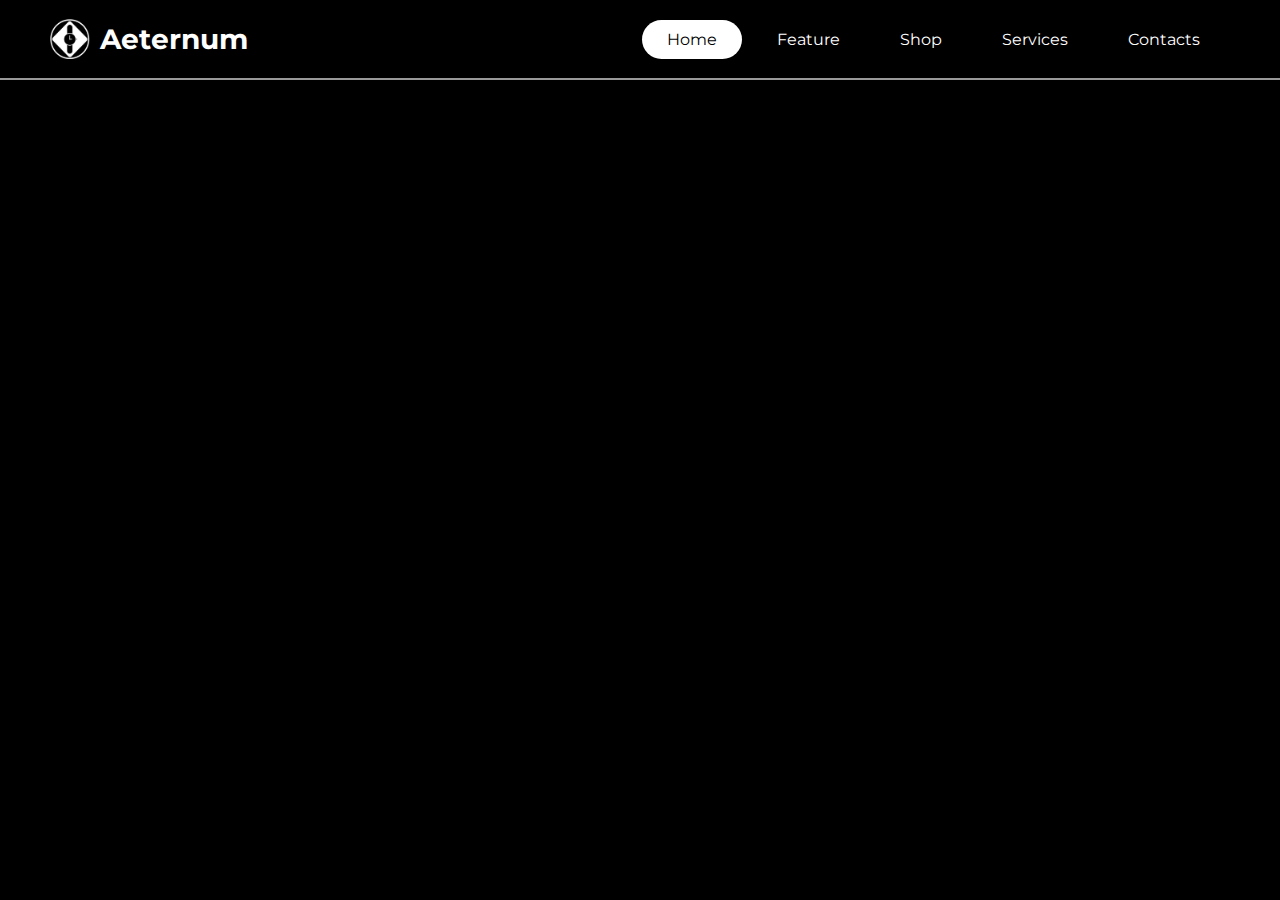
==== index.html @ 4b60d4f4 "Add files via upload" ====
<!DOCTYPE html>
<html lang="en">

<head>
  <meta charset="UTF-8">
  <meta name="viewport" content="width=device-width, initial-scale=1.0">
  <title>Aeternum</title>
  <link rel="stylesheet" href="style.css" type="text/css">
  <link rel="stylesheet" href="https://cdnjs.cloudflare.com/ajax/libs/font-awesome/6.7.1/css/all.min.css"
    integrity="sha512-5Hs3dF2AEPkpNAR7UiOHba+lRSJNeM2ECkwxUIxC1Q/FLycGTbNapWXB4tP889k5T5Ju8fs4b1P5z/iB4nMfSQ=="
    crossorigin="anonymous" referrerpolicy="no-referrer" />
  <link href="/IMG/favicon.ico" rel="icon" type="image/x-icon">
</head>

<body>

  <!--==================== HEADER ====================-->

  <header class="header" id="header">
    <div class="logo">
      <img src="IMG/Logo.png" alt="logo" class="img">
      <span>Aeternum</span>
    </div>
    <div class="watch">
      <div class="line"></div>
      <div class="line"></div>
      <div class="line"></div>
    </div>
    <nav class="nav-bar">
      <ul>
        <li>
          <a href="#home" class="nav_link active">Home</a>
        </li>

        <li>
          <a href="" class="nav_link">Feature</a>
        </li>

        <li>
          <a href="" class="nav_link">Shop</a>
        </li>

        <li>
          <a href="" class="nav_link">Services</a>
        </li>

        <li>
          <a href="" class="nav_link">Contacts</a>
        </li>
      </ul>
    </nav>
  </header>

  <!--==================== MAIN ====================-->

  <main class="main">

    <!--==================== HOME ====================-->

    <section class="home section" id="home">

    </section>

    <!--==================== FEATURE ====================-->

    <section class="feature section" id="feature">

    </section>

    <!--==================== SHOP ====================-->

    <section class="shop section" id="shop">

    </section>

    <!--==================== SERVICE ====================-->

    <section class="service section" id="service">

    </section>

    <!--==================== CONTACT ====================-->

    <section class="contact section" id="contact">

    </section>
  </main>

  <!--==================== FOOTER ====================-->

  <footer class="footer">

  </footer>

</body>

</html>
---- style.css ----
@import url('https://fonts.googleapis.com/css2?family=Montserrat:ital,wght@0,100..900;1,100..900&display=swap');

/*=============== VARIABLES CSS ===============*/

:root {
  --header-height: 3.5rem;

  /*========== Colors ==========*/
  /*Color mode HSL(hue, saturation, lightness)*/
  --title-color: hsl(0, 0%, 100%);
  --text-color: hsl(0, 0%, 60%);
  --body-color: hsl(0, 0%, 0%);

  /*========== Font and typography ==========*/

  /*.5rem = 8px | 1rem = 16px ...*/
  --body-font: "Montserrat", sans-serif;
  --h1-font-size: 1.5rem;
  --h3-font-size: 1rem;
  --normal-font-size: .938rem;
  --small-font-size: .813rem;

  /*========== Font weight ==========*/
  --font-regular: 400;
  --font-semi-bold: 600;
  --font-bold: 700;

  /*========== z index ==========*/
  --z-tooltip: 10;
  --z-fixed: 100;
}

/*========== Responsive typography ==========*/

@media screen and (min-width: 1152px) {
  :root {
    --h1-font-size: 2.25rem;
    --h3-font-size: 1.25rem;
    --normal-font-size: 1rem;
    --small-font-size: .875rem;
  }
}

/*========== Responsive typography ==========*/

@media screen and (min-width: 1150px) {
  :root {
    --biggest-font-size: 4.5rem;
    --h1-font-size: 2.25rem;
    --h2-font-size: 1.5rem;
    --h3-font-size: 1.25rem;
    --normal-font-size: 1rem;
    --small-font-size: .875rem;
  }
}

/*=============== BASE ===============*/

* {
  box-sizing: border-box;
  padding: 0;
  margin: 0;
}

html {
  scroll-behavior: smooth;
}

body {
  font-family: var(--body-font);
  font-size: var(--normal-font-size);
  background-color: var(--body-color);
  color: var(--text-color);
  overflow: hidden;
}

h1, h2, h3, h4 {
  color: var(--title-color);
  font-family: var(--second-font);
  font-weight: var(--font-regular);
}

ul {
  list-style: none;
}

a {
  text-decoration: none;
}

img {
  display: block;
  max-width: 100%;
  height: auto;
}

/*=============== REUSABLE CSS CLASSES ===============*/

.container {
  max-width: 1120px;
  margin-inline: 1.5rem;
}

.grid {
  display: grid;
  gap: 1.5rem;
}

.section {
  padding-block: 5rem 1rem;
}

.section__title {
  text-align: center;
  font-size: var(--h1-font-size);
  margin-bottom: 2rem;
}

.main {
  overflow: hidden;
}

/*=============== HEADER & NAV ===============*/

header{
  width: 100%;
  height: 80px;
  background-color: black;
  display: flex;
  align-items: center;
  justify-content: space-between;
  padding: 0px 100px;
  border-bottom: solid 2px hsl(0, 0%, 60%);
}

.logo {
  font-size: 28px;
  font-weight: var(--font-bold);
  color: hsl(0, 0%, 100%);
  display: flex; 
  align-items: center; 
  justify-content: center;
  gap: 10px; 
}

.logo img {
  width: 40px; 
  height: auto; 
}

.watch{
  display: none;
}

.nav-bar ul{
  display: flex;
}

.nav-bar ul li a{
  display: block;
  color: hsl(0, 0%, 100%);
  font-size: 16px;
  padding: 10px 25px;
  transition: 0.5s;
  border-radius: 50px;
  margin: 0 5px;
  transition: 0.8s;
}

.nav-bar ul li a:hover{
  color: black;
  background: hsl(0, 0%, 100%);
}

.nav-bar ul li a.active{
  color: black;
  background: hsl(0, 0%, 100%);
}


/*=============== HOME ===============*/



/*=============== BREAKPOINTS ===============*/


/* For small devices */


/* For medium devices */


/* For large devices */

@media screen and (max-width: 1320px){
  header{
    padding: 0 50px;
  }
}


/* For taller devices */
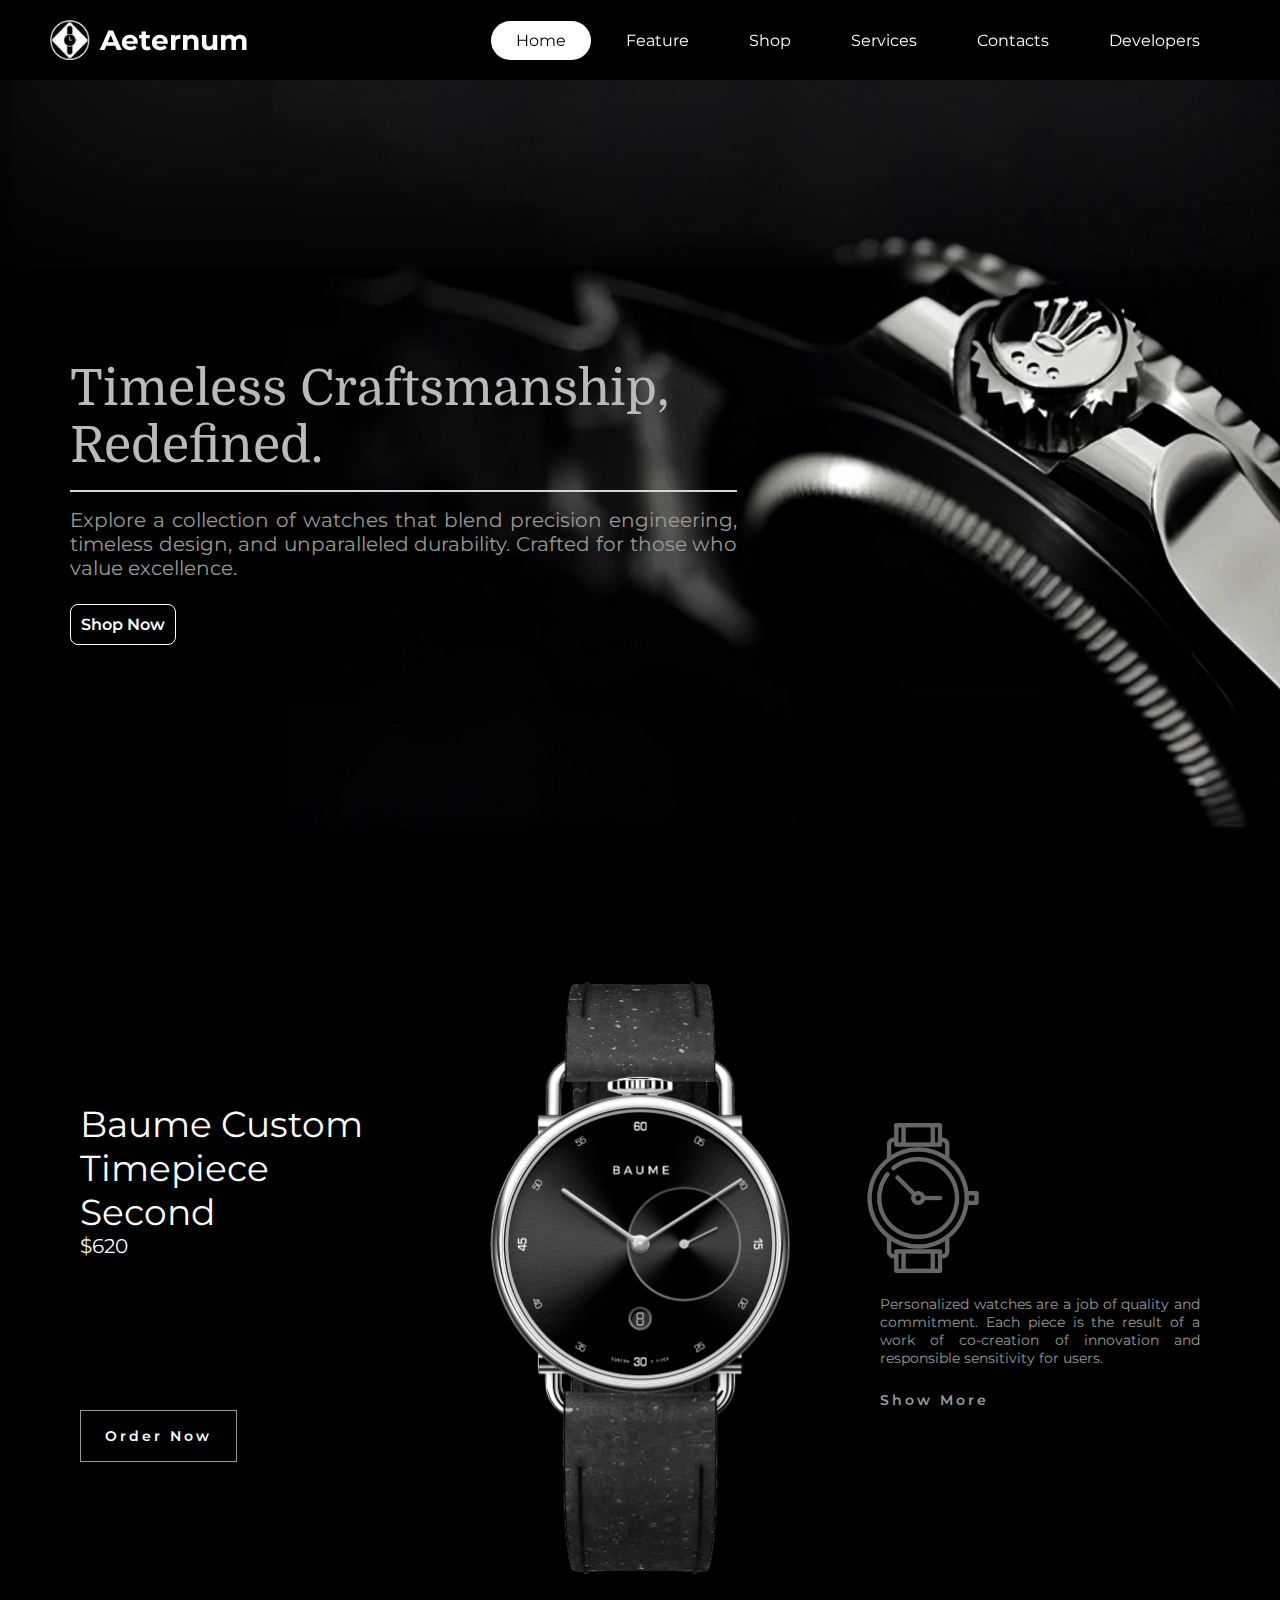
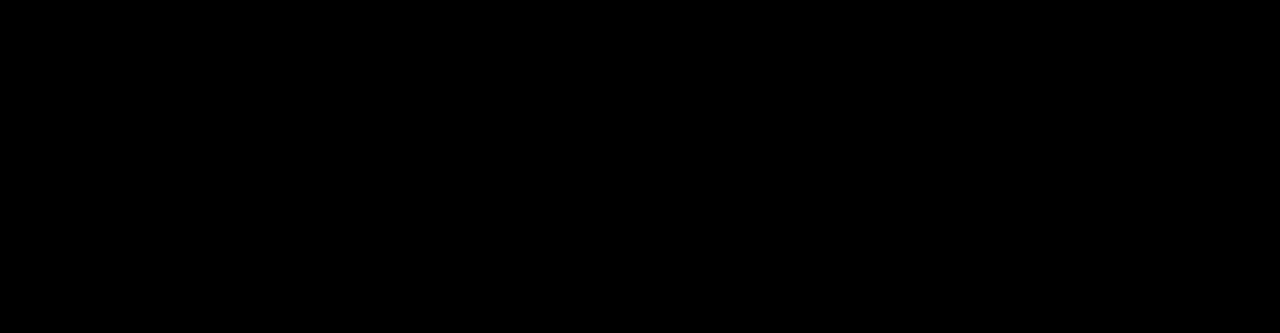
==== commit 52f8b338: "..." ====
--- a/index.html
+++ b/index.html
@@ -21,34 +21,40 @@
       <img src="IMG/Logo.png" alt="logo" class="img">
       <span>Aeternum</span>
     </div>
-    <div class="watch">
-      <div class="line"></div>
-      <div class="line"></div>
-      <div class="line"></div>
+    <div class="dropdown">
+      <div class="watch">
+        <div class="line"></div>
+        <div class="line"></div>
+        <div class="line"></div>
+      </div>
+      <nav class="nav-bar content">
+        <ul>
+          <li>
+            <a href="#home" class="nav_link active">Home</a>
+          </li>
+
+          <li>
+            <a href="#feature" class="nav_link">Feature</a>
+          </li>
+
+          <li>
+            <a href="#shop" class="nav_link">Shop</a>
+          </li>
+
+          <li>
+            <a href="#service" class="nav_link">Services</a>
+          </li>
+
+          <li>
+            <a href="#contact" class="nav_link">Contacts</a>
+          </li>
+
+          <li>
+            <a href="Developers.html" class="nav_link">Developers</a>
+          </li>
+        </ul>
+      </nav>
     </div>
-    <nav class="nav-bar">
-      <ul>
-        <li>
-          <a href="#home" class="nav_link active">Home</a>
-        </li>
-
-        <li>
-          <a href="" class="nav_link">Feature</a>
-        </li>
-
-        <li>
-          <a href="" class="nav_link">Shop</a>
-        </li>
-
-        <li>
-          <a href="" class="nav_link">Services</a>
-        </li>
-
-        <li>
-          <a href="" class="nav_link">Contacts</a>
-        </li>
-      </ul>
-    </nav>
   </header>
 
   <!--==================== MAIN ====================-->
@@ -58,13 +64,66 @@
     <!--==================== HOME ====================-->
 
     <section class="home section" id="home">
-
+      <div class="hero_container">
+        <div class="left">
+          <h1>Timeless Craftsmanship, Redefined.</h1>
+          <div class="line"></div>
+          <p>
+            Explore a collection of watches that blend precision engineering, timeless design, and unparalleled durability. Crafted for those who value excellence.
+          </p>
+          <a href="#shop" class="home-button">
+            Shop Now
+          </a>
+        </div>
+      </div>
     </section>
 
     <!--==================== FEATURE ====================-->
 
-    <section class="feature section" id="feature">
+    <section class="feature" id="feature">
+      <div class="feature_container container">
+        <div class="feature_data">
+          <div class="feature_content">
+            <div class="feature_stars">
+              <i class="fa-solid fa-star"></i>
+              <i class="fa-solid fa-star"></i>
+              <i class="fa-solid fa-star"></i>
+              <i class="fa-solid fa-star"></i>
+              <i class="fa-regular fa-star-half-stroke"></i>
+            </div>
 
+            <h1 class="feature_title">
+              Baume Custom <br>
+              Timepiece <br>
+              Second
+            </h1>
+
+            <h3 class="feature_price">$620</h3>
+          </div>
+
+          <a href="#contact" class="feature_button">Order Now</a>
+        </div>
+
+        <div class="feature_img">
+          <div class="feature_slider">
+            <article class="feature">
+              <img src="IMG/watches-1.png" alt="watch-1" class="featured-watch">
+            </article>
+          </div>
+        </div>
+
+        <div class="feature_info">
+          <img src="IMG/watches-border.png" alt="watch-border" class="feature_info-img">
+
+          <div class="feature_info-content">
+            <p class="fearure_info-description">
+              Personalized watches are a job of quality and commitment. Each piece is the result of a work of co-creation of innovation and responsible sensitivity for users.
+            </p>
+
+            <a href="#shop" class="feature_button-link">Show More</a>
+          </div>
+        </div>
+      </div>
     </section>
 
     <!--==================== SHOP ====================-->
--- a/style.css
+++ b/style.css
@@ -1,4 +1,6 @@
 @import url('https://fonts.googleapis.com/css2?family=Montserrat:ital,wght@0,100..900;1,100..900&display=swap');
+
+@import url('https://fonts.googleapis.com/css2?family=Domine:wght@400..700&family=Montserrat:ital,wght@0,100..900;1,100..900&display=swap');
 
 /*=============== VARIABLES CSS ===============*/
 
@@ -14,6 +16,7 @@
   /*========== Font and typography ==========*/
 
   /*.5rem = 8px | 1rem = 16px ...*/
+  --head-font: "Domine", sans-serif;
   --body-font: "Montserrat", sans-serif;
   --h1-font-size: 1.5rem;
   --h3-font-size: 1rem;
@@ -71,10 +74,12 @@
   font-size: var(--normal-font-size);
   background-color: var(--body-color);
   color: var(--text-color);
-  overflow: hidden;
-}
-
-h1, h2, h3, h4 {
+}
+
+h1,
+h2,
+h3,
+h4 {
   color: var(--title-color);
   font-family: var(--second-font);
   font-weight: var(--font-regular);
@@ -122,7 +127,7 @@
 
 /*=============== HEADER & NAV ===============*/
 
-header{
+header {
   width: 100%;
   height: 80px;
   background-color: black;
@@ -130,60 +135,269 @@
   align-items: center;
   justify-content: space-between;
   padding: 0px 100px;
-  border-bottom: solid 2px hsl(0, 0%, 60%);
+  box-shadow: 0 0 500px hsla(0, 0%, 100%, 0.319);
+  position: sticky;
+  top: 0;
+  z-index: 99;
 }
 
 .logo {
   font-size: 28px;
   font-weight: var(--font-bold);
   color: hsl(0, 0%, 100%);
-  display: flex; 
-  align-items: center; 
+  display: flex;
+  align-items: center;
   justify-content: center;
-  gap: 10px; 
+  gap: 10px;
 }
 
 .logo img {
-  width: 40px; 
-  height: auto; 
-}
-
-.watch{
+  width: 40px;
+  height: auto;
+}
+
+.watch {
   display: none;
 }
 
-.nav-bar ul{
-  display: flex;
-}
-
-.nav-bar ul li a{
+.nav-bar ul {
+  display: flex;
+}
+
+.nav-bar ul li a {
   display: block;
   color: hsl(0, 0%, 100%);
   font-size: 16px;
   padding: 10px 25px;
-  transition: 0.5s;
   border-radius: 50px;
   margin: 0 5px;
   transition: 0.8s;
 }
 
-.nav-bar ul li a:hover{
+.nav-bar ul li a:hover {
   color: black;
   background: hsl(0, 0%, 100%);
 }
 
-.nav-bar ul li a.active{
+.nav-bar ul li a.active {
   color: black;
   background: hsl(0, 0%, 100%);
 }
 
 
-/*=============== HOME ===============*/
-
-
+/*=============== HOME SECTION ===============*/
+
+.home {
+  width: 100%;
+  height: 750px;
+  background-image: url(IMG/bg1.webp);
+  background-position: center;
+  background-repeat: no-repeat;
+  background-size: cover;
+  padding: 0;
+}
+
+.hero_container {
+  max-width: 1170px;
+  width: 100%;
+  height: fit-content;
+  padding: 10rem 0 10rem 0;
+  display: flex;
+  justify-content: space-between;
+  flex-direction: row;
+  align-items: center;
+  margin-left: 5.5%;
+  transform: translateY(120px);
+}
+
+.left {
+  width: 60%;
+}
+
+.right {
+  width: 52%;
+  display: flex;
+  justify-content: center;
+  align-items: center;
+}
+
+.left h1 {
+  font-family: var(--head-font);
+  font-size: 50px;
+  margin-bottom: 1rem;
+  color: hsl(0, 0%, 73%);
+}
+
+.line {
+  background: white;
+  border: 1px solid rgb(214, 214, 214);
+  margin-bottom: 1rem;
+  width: 95%;
+}
+
+.left p {
+  width: 95%;
+  text-align: justify;
+  font-size: 20px;
+  color: hsl(0, 0%, 60%);
+  margin-bottom: 35px;
+}
+
+.home-button {
+  background: none;
+  padding: 10px;
+  color: white;
+  border: 1px solid hsl(0, 0%, 100%);
+  border-radius: .5rem;
+  transition: 0.8s;
+  font-weight: 600;
+}
+
+.home-button:hover {
+  background: hsl(0, 0%, 100%);
+  color: hsl(0, 0%, 0%);
+}
+
+.watch-bg {
+  height: 110%;
+  position: absolute;
+  right: 0;
+}
+
+.watch-img {
+  width: 100%;
+}
+
+/*=============== FEATURE SECTION ===============*/
+
+.feature_container,
+.feature_data,
+.feature_images,
+.feature_info-content {
+  display: grid;
+}
+
+.feature_container {
+  padding-block: 9rem 3rem;
+  row-gap: 3rem;
+}
+
+
+.feature_data {
+  text-align: center;
+  row-gap: 3.5rem;
+}
+
+.feature_content {
+  row-gap: .75rem;
+}
+
+.feature_stars {
+  display: flex;
+  column-gap: .25rem;
+  justify-content: center;
+}
+
+.feature_title {
+  font-size: var(--h1-font-size);
+  color: var(--title-color);
+}
+
+.feature_price {
+  font-size: var(--h3-font-size);
+}
+
+.feature_button {
+  border: 1px solid var(--text-color);
+  padding: 1rem 1.5rem;
+  justify-self: center;
+  color: var(--title-color);
+  font-size: var(--small-font-size);
+  letter-spacing: 3px;
+  font-weight: var(--font-semi-bold);
+  display: inline-flex;
+  align-items: center;
+  column-gap: 1.5rem;
+  transition: 0.5s;
+}
+
+.feature_button:hover {
+  background-color: var(--title-color);
+  color: black;
+}
+
+.feature_img {
+  width: 180px;
+  margin-inline: auto;
+}
+
+.feature_info-content {
+  row-gap: 1.5rem;
+}
+
+.feature_info {
+  display: flex;
+  align-items: center;
+  column-gap: .75rem;
+  margin-top: 2rem;
+}
+
+.feature_info-img {
+  width: 120px;
+}
+
+.fearure_info-description{
+  font-size: var(--small-font-size);
+  text-align: justify;
+}
+
+.feature_button-link {
+  color: var(--text-color);
+  font-size: var(--small-font-size);
+  font-weight: var(--font-semi-bold);
+  letter-spacing: 3px;
+  justify-self: flex-start;
+  transition: color .4s;
+}
+
+.feature_button-link:hover {
+  color: var(--title-color);
+}
+
+/*=============== HERO SECTION ===============*/
+
+/*=============== HERO SECTION ===============*/
 
 /*=============== BREAKPOINTS ===============*/
 
+/*=============== SCROLL BAR ===============*/
+
+::-webkit-scrollbar {
+  width: .6rem;
+  background-color: hsl(0, 0%, 0%);
+}
+
+::-webkit-scrollbar-thumb {
+  width: .6rem;
+  background-color: hsl(0, 0%, 0%);
+}
+
+::-webkit-scrollbar-thumb:hover {
+  width: .6rem;
+  background-color: hsl(0, 0%, 0%);
+}
+
+/*=============== SCROLL UP ===============*/
+
+.scrollup:hover {
+  transform: translateY(-.5rem);
+}
+
+/* Show Scroll Up */
+
+.show-scroll {
+  bottom: 3rem;
+}
 
 /* For small devices */
 
@@ -193,11 +407,177 @@
 
 /* For large devices */
 
-@media screen and (max-width: 1320px){
-  header{
+@media screen and (min-width: 1023px) {
+  .feature_container {
+    height: 100vh;
+    grid-template-columns: repeat(3, 1fr);
+    align-items: center;
+    column-gap: 4rem;
+  }
+
+  .feature_data {
+    text-align: initial;
+  }
+
+  .feature_stars {
+    justify-content: initial;
+  }
+
+  .feature_button {
+    justify-self: flex-start;
+  }
+
+  .feature_info {
+    margin: 0;
+    flex-direction: column;
+    row-gap: 1.25rem;
+    align-items: initial;
+  }
+}
+
+@media screen and (min-width: 1152px) {
+  .container {
+    margin-inline: auto;
+  }
+
+  .feature_container {
+    height: initial;
+    grid-template-columns: repeat(3, 320px);
+    justify-content: space-between;
+    padding-block: 9.5rem 4rem;
+  }
+
+  .feature_data {
+    row-gap: 9.5rem;
+  }
+
+  .feature_stars {
+    column-gap: .75rem;
+  }
+
+  .feature_img {
+    width: 300px;
+  }
+
+  .feature_info-img {
+    width: 150px;
+    margin: -2rem;
+    margin-bottom: 2px;
+  }
+
+  .feature_info-description{
+    font-size: var(--normal-font-size);
+  }
+
+  .home_info-content{
+    row-gap: 7.5rem;
+  }
+}
+
+@media screen and (max-width: 1320px) {
+  header {
     padding: 0 50px;
   }
 }
 
+@media screen and (max-width: 1110px) {
+  header {
+    padding: 0 30px;
+  }
+}
+
+@media screen and (max-width: 900px) {
+
+  .header {
+    z-index: 99;
+    position: sticky;
+    top: 0;
+  }
+
+  .watch {
+    display: block;
+    cursor: pointer;
+  }
+
+  .watch .line {
+    width: 30px;
+    height: 3px;
+    background-color: hsl(0, 0%, 100%);
+    border-radius: 10rem;
+    margin: 6px 0;
+  }
+
+  /* Dropdown menu styles */
+
+  .nav-bar.content {
+    position: absolute;
+    top: 0;
+    left: 0;
+    background-color: hsl(0, 0%, 0%);
+    width: 100%;
+    height: 100%;
+    display: none;
+    z-index: var(--z-tooltip);
+    border: 1px solid hsl(0, 0%, 60%);
+    padding: 1rem;
+    visibility: hidden;
+    opacity: 0;
+    transition: opacity 0.3s ease-in-out, visibility 0.3s ease-in-out;
+  }
+
+  .dropdown:hover .nav-bar.content,
+  .nav-bar.content:hover {
+    display: block;
+    visibility: visible;
+    opacity: 1;
+  }
+
+  /* Style the dropdown items */
+
+  .nav-bar ul {
+    display: flex;
+    align-items: center;
+    gap: 1rem;
+    margin: 0;
+    padding: 0;
+    margin-left: 30px;
+    margin-top: 5px;
+    text-align: center;
+    justify-content: center;
+  }
+
+  .nav-bar ul li a {
+    color: hsl(0, 0%, 100%);
+    text-decoration: none;
+    font-size: 16.5px;
+    padding: 0.5rem 1rem;
+    border-radius: 2rem;
+    transition: 0.3s ease-in-out;
+  }
+
+  .nav-bar ul li a:hover {
+    background: hsl(0, 0%, 100%);
+  }
+
+  .home {
+    width: 120%;
+    background-size: cover;
+    filter: brightness(75%);
+    padding: 10px;
+  }
+
+  .container {
+    margin: 1.5em;
+  }
+
+  .left h1 {
+    font-size: 30px;
+  }
+
+  .left p {
+    font-size: var(--normal-font-size);
+    margin-bottom: 1.2rem;
+  }
+}
 
 /* For taller devices */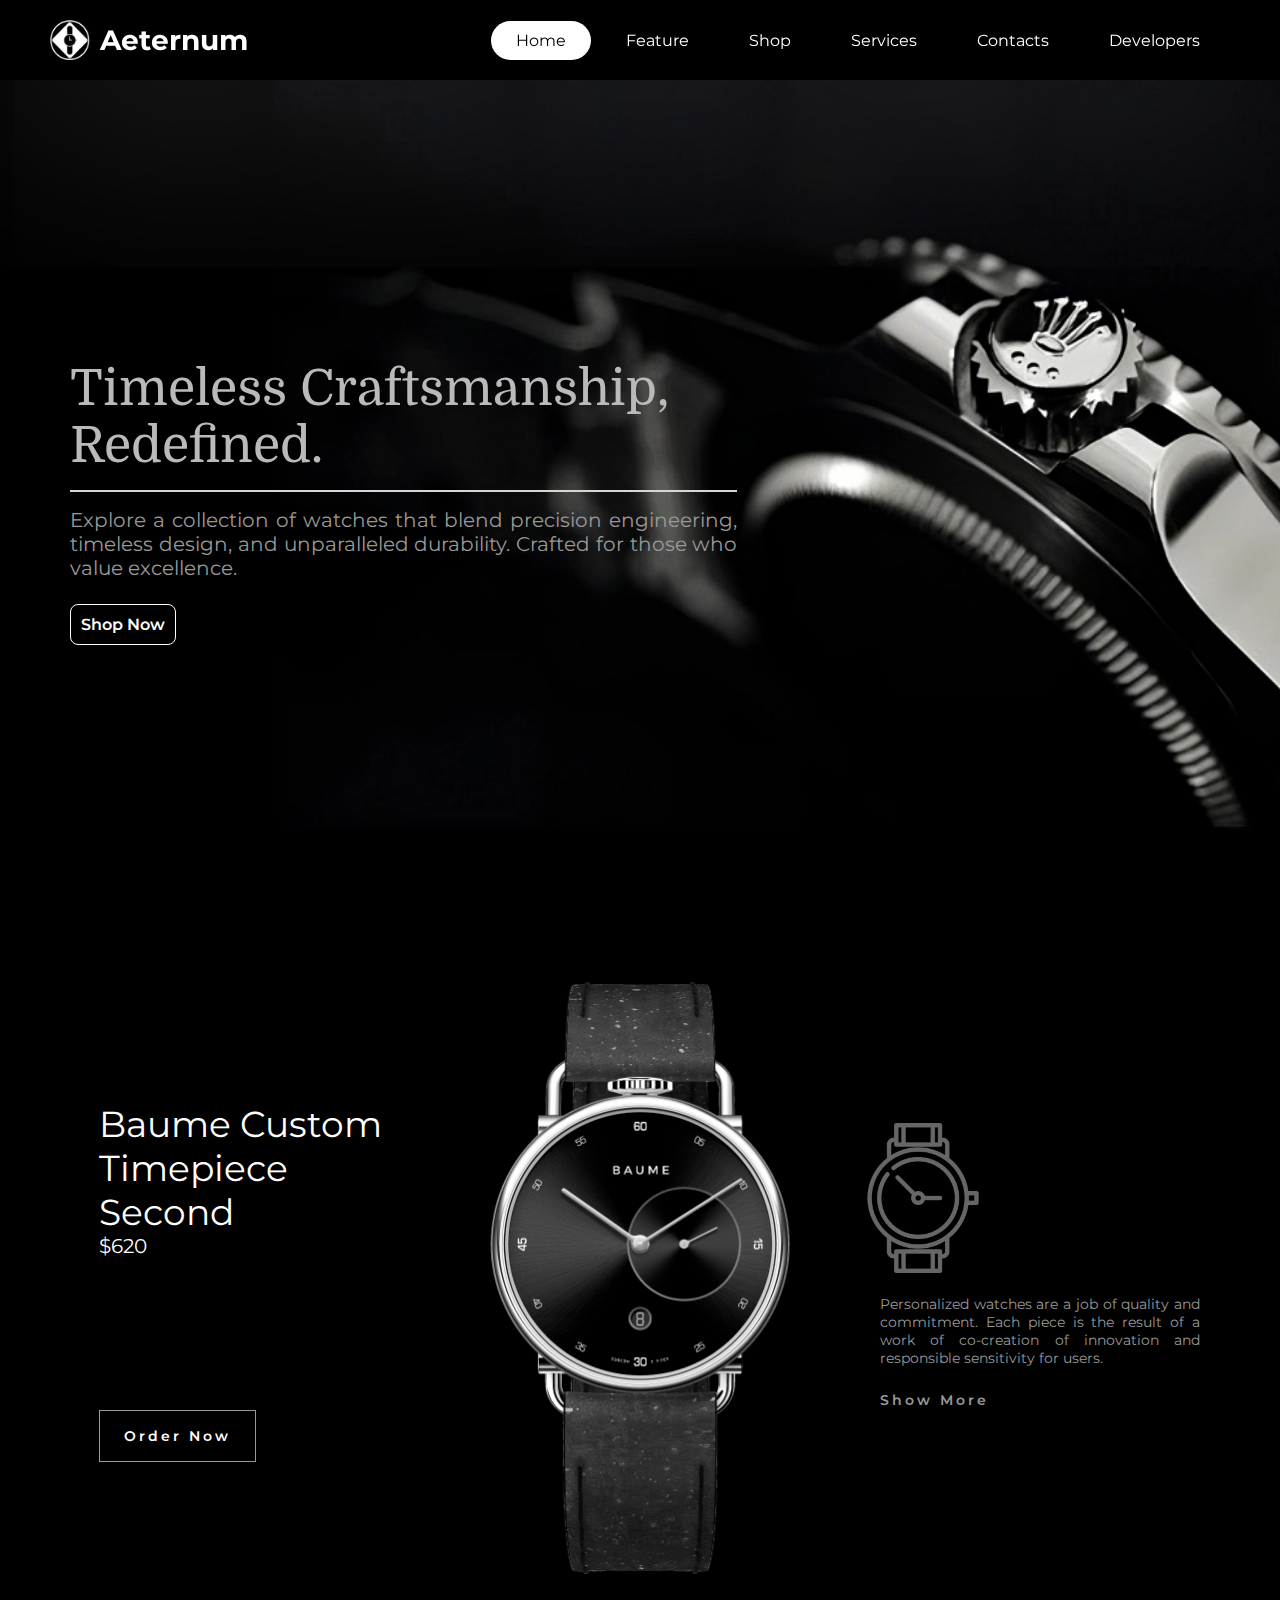
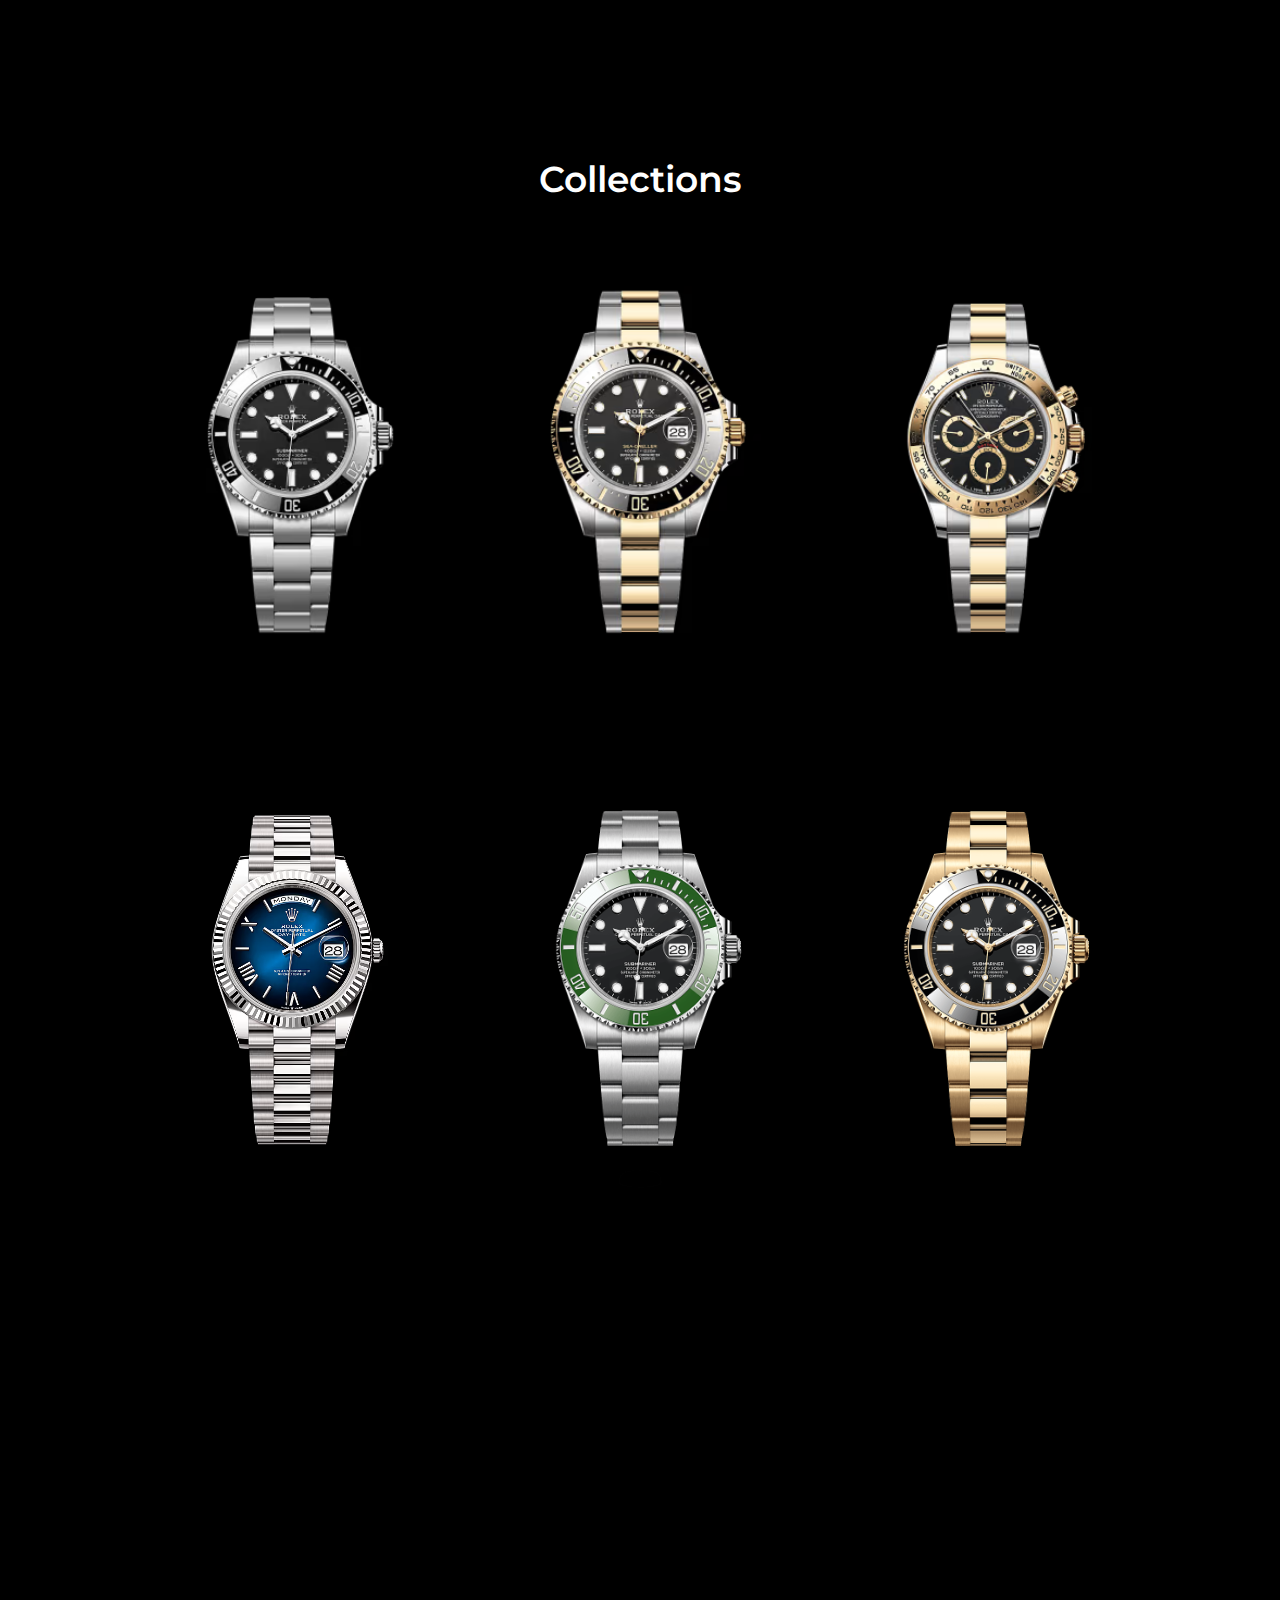
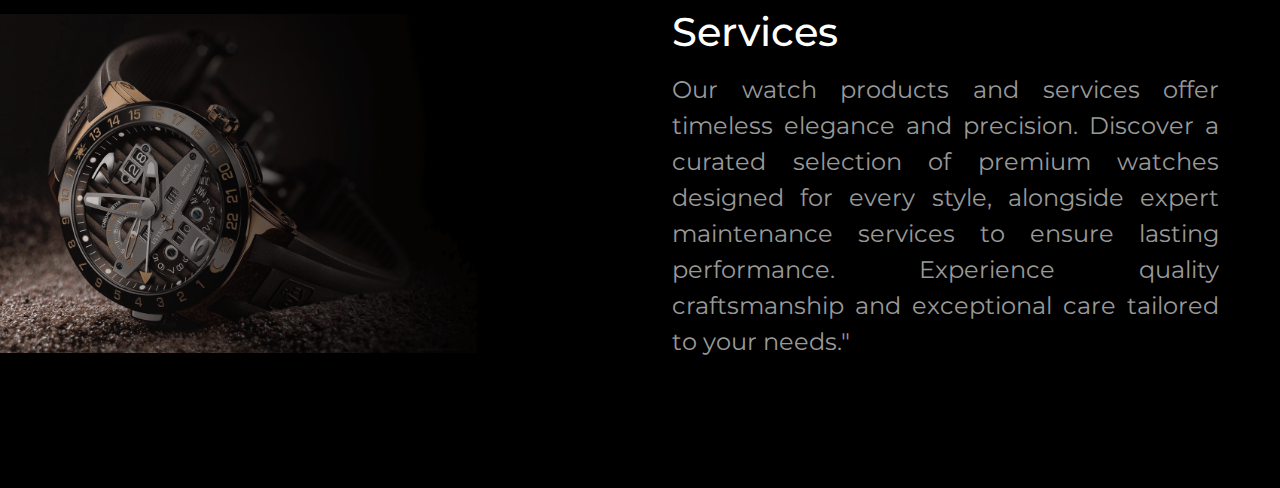
==== commit e6413460: "update" ====
--- a/index.html
+++ b/index.html
@@ -9,8 +9,7 @@
   <link rel="stylesheet" href="https://cdnjs.cloudflare.com/ajax/libs/font-awesome/6.7.1/css/all.min.css"
     integrity="sha512-5Hs3dF2AEPkpNAR7UiOHba+lRSJNeM2ECkwxUIxC1Q/FLycGTbNapWXB4tP889k5T5Ju8fs4b1P5z/iB4nMfSQ=="
     crossorigin="anonymous" referrerpolicy="no-referrer" />
-  <link href="/IMG/favicon.ico" rel="icon" type="image/x-icon">
-</head>
+  <link href="IMG/favicon.ico" rel="shorcut icon" type="image/x-icon">
 
 <body>
 
@@ -69,7 +68,8 @@
           <h1>Timeless Craftsmanship, Redefined.</h1>
           <div class="line"></div>
           <p>
-            Explore a collection of watches that blend precision engineering, timeless design, and unparalleled durability. Crafted for those who value excellence.
+            Explore a collection of watches that blend precision engineering, timeless design, and unparalleled
+            durability. Crafted for those who value excellence.
           </p>
           <a href="#shop" class="home-button">
             Shop Now
@@ -117,7 +117,8 @@
 
           <div class="feature_info-content">
             <p class="fearure_info-description">
-              Personalized watches are a job of quality and commitment. Each piece is the result of a work of co-creation of innovation and responsible sensitivity for users.
+              Personalized watches are a job of quality and commitment. Each piece is the result of a work of
+              co-creation of innovation and responsible sensitivity for users.
             </p>
 
             <a href="#shop" class="feature_button-link">Show More</a>
@@ -129,13 +130,80 @@
     <!--==================== SHOP ====================-->
 
     <section class="shop section" id="shop">
-
+      <div class="shop_container container">
+        <h1 class="section__title">Collections</h1>
+        <div class="card_container">
+          <article class="card_article">
+            <img src="IMG/Rolex-1.avif" alt="watch" class="card_img">
+
+            <div class="card_data">
+              <span class="card_description"></span>
+              <h2 class="card_title">Submariner</h2>
+              <a href="#contact" class="card_button">Order Now</a>
+            </div>
+          </article>
+
+          <article class="card_article">
+            <img src="IMG/Rolex-2.avif" alt="watch" class="card_img">
+
+            <div class="card_data">
+              <span class="card_description"></span>
+              <h2 class="card_title">Sea-Dweller</h2>
+              <a href="#contact" class="card_button">Order Now</a>
+            </div>
+          </article>
+
+          <article class="card_article">
+            <img src="IMG/Rolex-3.avif" alt="watch" class="card_img">
+
+            <div class="card_data">
+              <span class="card_description"></span>
+              <h2 class="card_title">Yacht-Master 42</h2>
+              <a href="#contact" class="card_button">Order Now</a>
+            </div>
+          </article>
+
+          <article class="card_article">
+            <img src="IMG/rolex-4.avif" alt="watch" class="card_img">
+
+            <div class="card_data">
+              <span class="card_description"></span>
+              <h2 class="card_title">Day-Date 36</h2>
+              <a href="#contact" class="card_button">Order Now</a>
+            </div>
+          </article>
+          <article class="card_article">
+            <img src="IMG/Rolex-5.png" alt="watch" class="card_img">
+
+            <div class="card_data">
+              <span class="card_description"></span>
+              <h2 class="card_title">Datejust 39</h2>
+              <a href="#contact" class="card_button">Order Now</a>
+            </div>
+          </article>
+          <article class="card_article">
+            <img src="IMG/Rolex-6.webp" alt="watch" class="card_img">
+
+            <div class="card_data">
+              <span class="card_description"></span>
+              <h2 class="card_title">Sky-Dweller</h2>
+              <a href="#contact" class="card_button">Order Now</a>
+            </div>
+          </article>
+        </div>
+      </div>
     </section>
 
     <!--==================== SERVICE ====================-->
 
-    <section class="service section" id="service">
-
+    <section class="service" id="service">
+      <img src="IMG/store-bg.png" alt="service-img" class="service-img">
+      <div class="service-text">
+        <h2>Services</h2>
+        <p>
+          Our watch products and services offer timeless elegance and precision. Discover a curated selection of premium watches designed for every style, alongside expert maintenance services to ensure lasting performance. Experience quality craftsmanship and exceptional care tailored to your needs."
+        </p>
+      </div>
     </section>
 
     <!--==================== CONTACT ====================-->
--- a/style.css
+++ b/style.css
@@ -346,7 +346,7 @@
   width: 120px;
 }
 
-.fearure_info-description{
+.fearure_info-description {
   font-size: var(--small-font-size);
   text-align: justify;
 }
@@ -364,9 +364,162 @@
   color: var(--title-color);
 }
 
-/*=============== HERO SECTION ===============*/
-
-/*=============== HERO SECTION ===============*/
+/*=============== SHOP SECTION ===============*/
+
+.shop{
+  height: 170vh;
+}
+
+.shop_container h1 {
+  font-weight: 600;
+}
+
+.container {
+  display: grid;
+  place-items: center;
+  margin-inline: 1.5rem;
+  padding-block: 2rem;
+}
+
+.card_container {
+  display: grid;
+}
+
+.card_article {
+  position: relative;
+  overflow: hidden;
+}
+
+.card_img {
+  width: 328px;
+  border-radius: 1.5rem;
+}
+
+.card_data {
+  width: 280px;
+  background-color: hsl(0, 0%, 100%);
+  box-shadow: 0 8px 24px hsla(0, 0, 0, .15);
+  padding: 1.5rem 2rem;
+  border-radius: 1rem;
+  position: absolute;
+  bottom: -9rem;
+  left: 0;
+  right: 0;
+  margin-inline: auto;
+  opacity: 0;
+  transition: opacity 1s 1s;
+  text-align: center;
+}
+
+.card_description {
+  display: block;
+  font-size: var(--small-font-size);
+  margin-bottom: .25rem;
+}
+
+.card_title {
+  color: hsl(0, 0%, 0%);
+  font-weight: 500;
+  margin-bottom: .75rem;
+}
+
+.card_button {
+  font-size: 18px;
+  font-weight: 500;
+  color: hsla(0, 0%, 42%, 0.999);
+  transition: 0.5s;
+}
+
+.card_button:hover {
+  color: hsl(0, 100%, 50%);
+}
+
+/* Card Animation */
+
+.card_article:hover .card_data {
+  animation: show-data 1s forwards;
+  opacity: 1;
+  transition: opacity .5s;
+}
+
+.card_article:hover {
+  animation: remove-overflow 2s forwards;
+}
+
+.card_article:not(:hover) .card_data{
+  animation: show-overflow 1s forwards;
+}
+
+@keyframes show-data {
+  50% {
+    transform: translateY(-10rem);
+  }
+
+  100% {
+    transform: translateY(-7rem);
+  }
+}
+
+@keyframes remove-overflow {
+  to {
+    overflow: initial;
+  }
+} 
+
+@keyframes remove-data{
+  0%{
+    transform: translateY(-7rem);
+  }
+  50%{
+    transform: translateY(-10rem);
+  }
+  100%{
+    transform: translateY(.5rem);
+  }
+}
+
+@keyframes show-overflow{
+  0%{
+    overflow: initial;
+    pointer-events: none;
+  }
+  50%{
+    overflow: hidden;
+  }
+}
+
+/*=============== SERVICE SECTION ===============*/
+
+.service {
+  display: flex;
+  align-items: center; 
+  gap: 2rem; 
+  padding: 2rem 0 2rem 0; 
+}
+
+.service-img {
+  max-width: 50%; 
+  height: auto;
+}
+
+.service h2, .service p {
+  margin: 0; 
+}
+
+.service h2 {
+  font-size: 2.5rem; 
+  margin-bottom: 1rem;
+  font-weight: 500;
+}
+
+.service p {
+  font-size: 1.5rem; 
+  line-height: 1.5; 
+  text-align: justify;
+  width: 90%;
+}
+
+/*===============  SECTION ===============*/
 
 /*=============== BREAKPOINTS ===============*/
 
@@ -398,11 +551,6 @@
 .show-scroll {
   bottom: 3rem;
 }
-
-/* For small devices */
-
-
-/* For medium devices */
 
 
 /* For large devices */
@@ -435,6 +583,25 @@
   }
 }
 
+@media screen and (min-width: 1120px){
+  .container{
+    height: 100vh;
+  }
+
+  .card_container{
+    grid-template-columns: repeat(3, 1fr);
+  }
+
+  .card_img{
+    width: 348px;
+  }
+
+  .card_data{
+    width: 316px;
+    padding-inline: 2.5rem;
+  }
+}
+
 @media screen and (min-width: 1152px) {
   .container {
     margin-inline: auto;
@@ -465,11 +632,11 @@
     margin-bottom: 2px;
   }
 
-  .feature_info-description{
+  .feature_info-description {
     font-size: var(--normal-font-size);
   }
 
-  .home_info-content{
+  .home_info-content {
     row-gap: 7.5rem;
   }
 }
@@ -506,6 +673,11 @@
     border-radius: 10rem;
     margin: 6px 0;
   }
+
+  .shop{
+    height: 380vh;
+  }
+
 
   /* Dropdown menu styles */
 
@@ -578,6 +750,19 @@
     font-size: var(--normal-font-size);
     margin-bottom: 1.2rem;
   }
+
+  .service h2 {
+    font-size: 2rem; 
+    margin-bottom: 1rem;
+    font-weight: 500;
+  }
+  
+  .service p {
+    font-size: 1rem; 
+    line-height: 1.5; 
+    text-align: justify;
+    width: 90%;
+  }
 }
 
 /* For taller devices */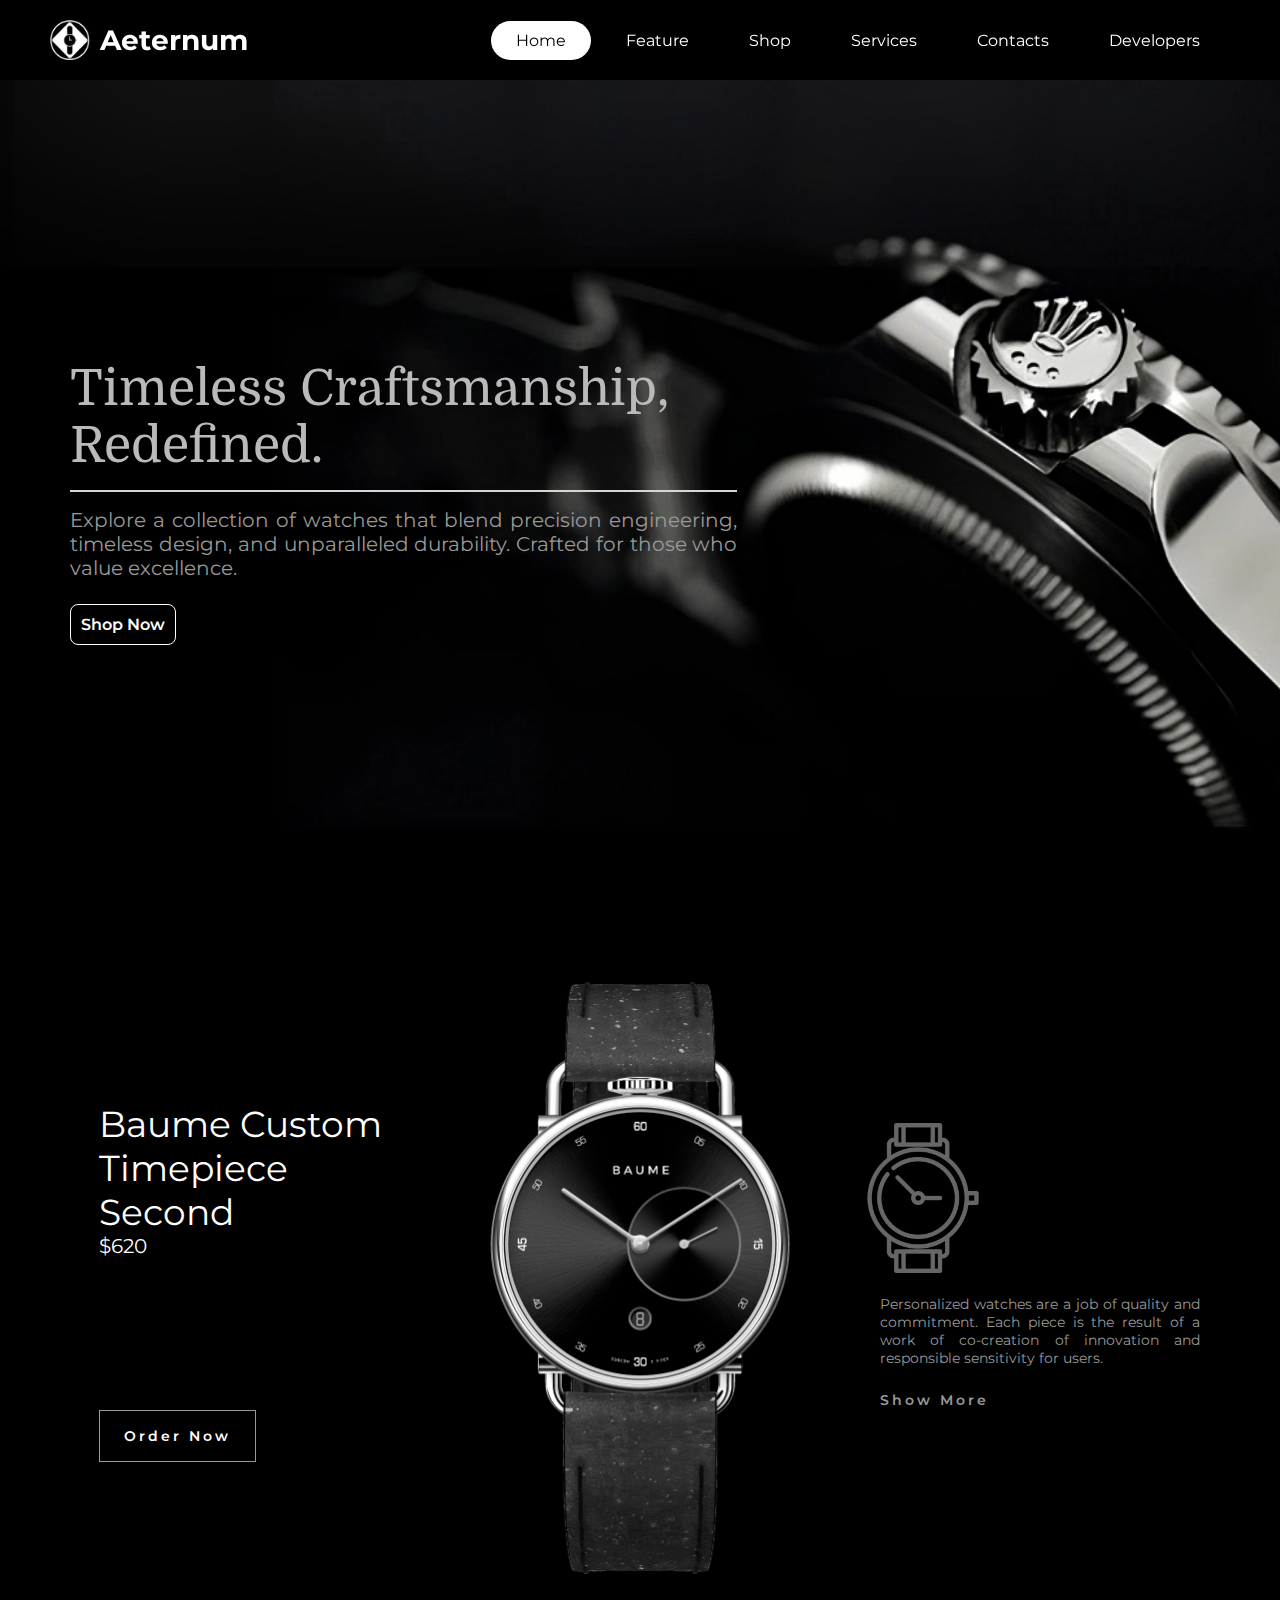
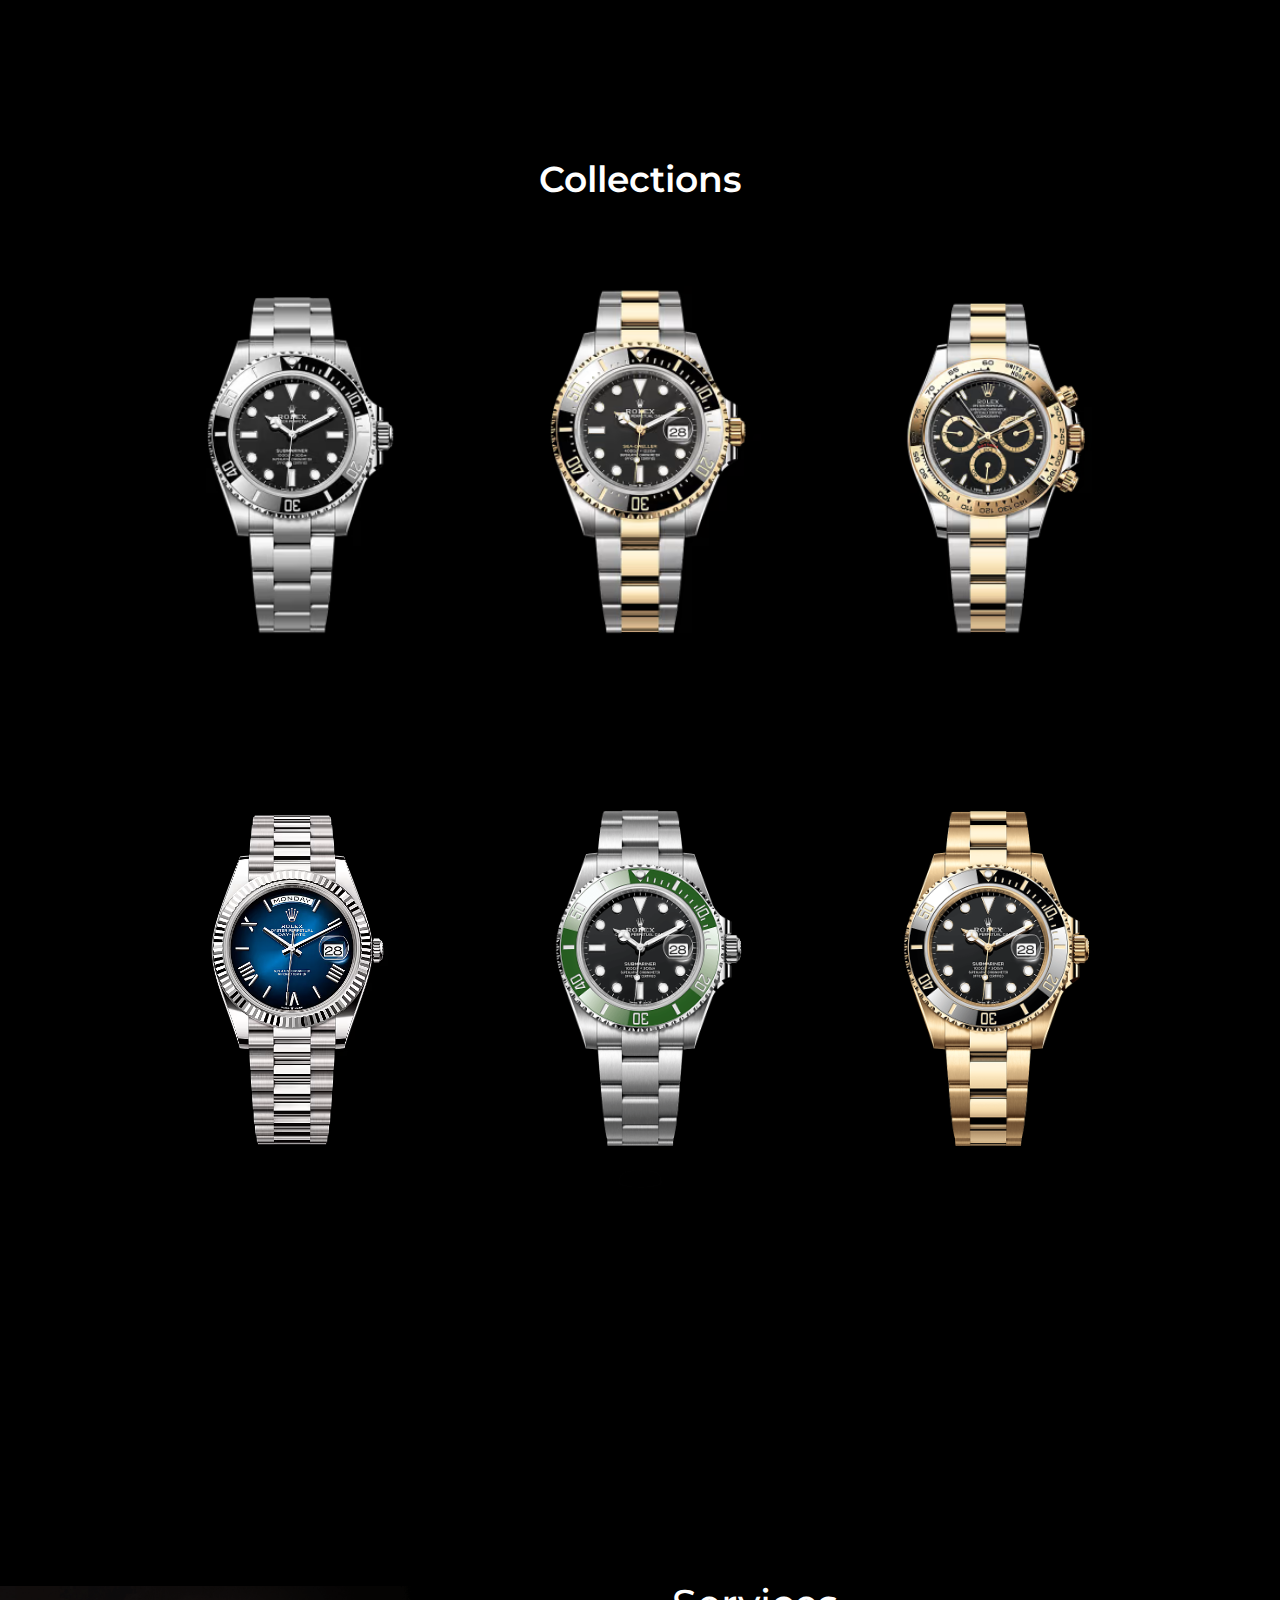
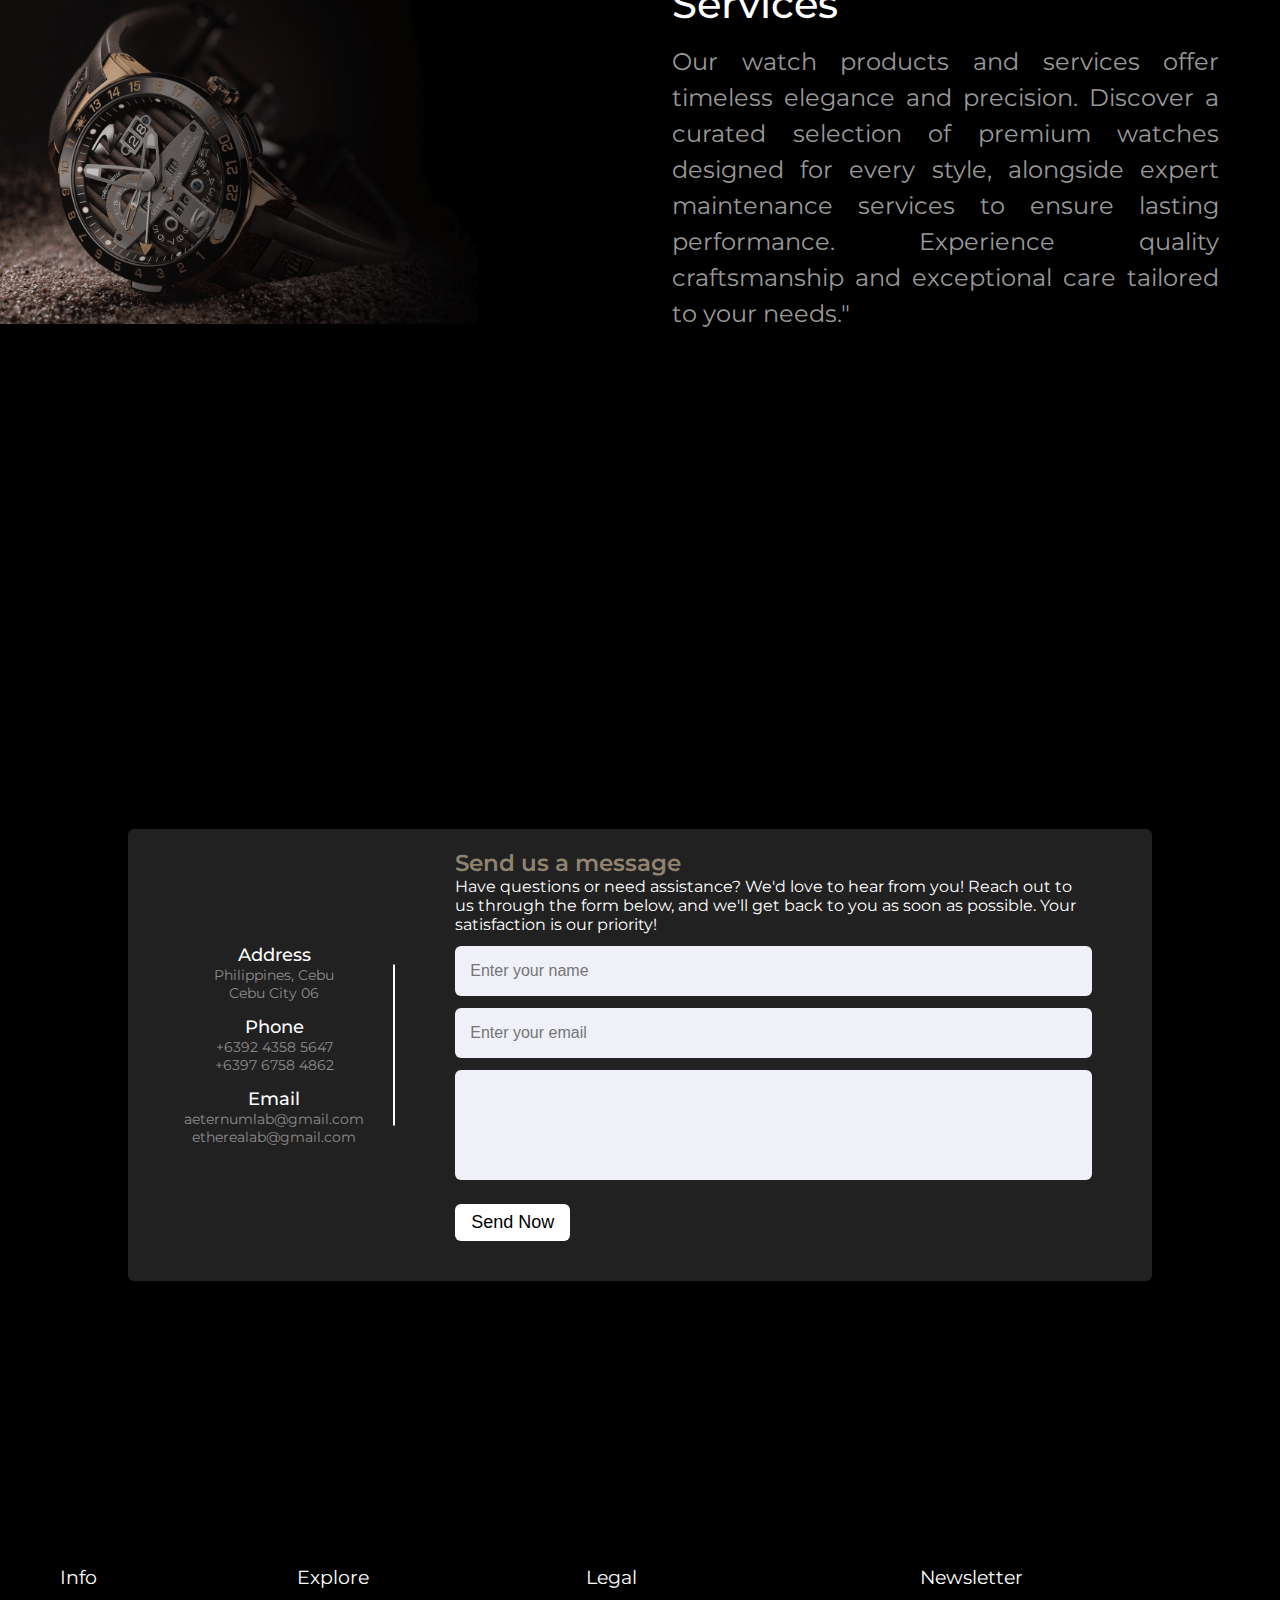
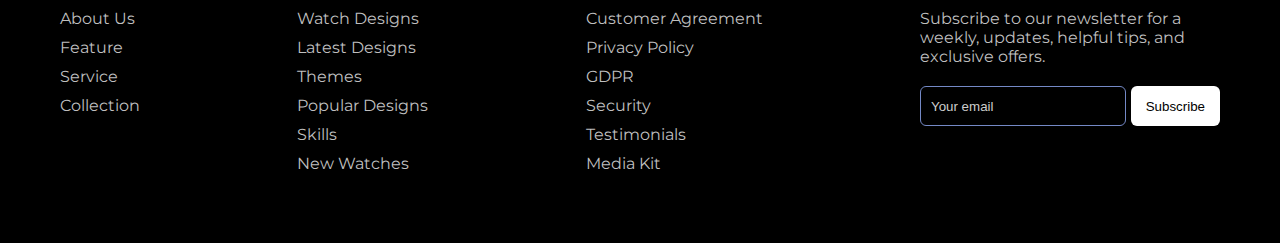
==== commit b09acc23: "Update" ====
--- a/index.html
+++ b/index.html
@@ -208,17 +208,111 @@
 
     <!--==================== CONTACT ====================-->
 
-    <section class="contact section" id="contact">
-
+    <section class="contact" id="contact">
+      <div class="contact-container">
+        <div class="content">
+          <div class="left-side">
+            <div class="adresss details">
+              <i class="fa-solid fa-location-dot"></i>
+              <div class="topic">Address</div>
+              <div class="text-one">Philippines, Cebu</div>
+              <div class="text-two">Cebu City 06</div>
+            </div>
+
+            <div class="phone details">
+              <i class="fa-solid fa-phone"></i>
+              <div class="topic">Phone</div>
+              <div class="text-one">+6392 4358 5647</div>
+              <div class="text-two">+6397 6758 4862</div>
+            </div>
+
+            <div class="email details">
+              <i class="fa-solid fa-envelope"></i>
+              <div class="topic">Email</div>
+              <div class="text-one">aeternumlab@gmail.com</div>
+              <div class="text-two">etherealab@gmail.com</div>
+            </div>
+          </div>
+
+          <div class="right-side">
+            <div class="topic-text">Send us a message</div>
+            <p>
+              Have questions or need assistance? We'd love to hear from you! Reach out to us through the form below, and we'll get back to you as soon as possible. Your satisfaction is our priority!
+            </p>
+            <form action="#">
+              <div class="input-box">
+                <input type="text" placeholder="Enter your name">
+              </div>
+              <div class="input-box">
+                <input type="text" placeholder="Enter your email">
+              </div>
+              <div class="input-box message-box">
+                <textarea></textarea>
+              </div>
+              <div class="button">
+                <input type="button" value="Send Now">
+              </div>
+            </form>
+          </div>
+        </div>
+      </div>
     </section>
   </main>
 
   <!--==================== FOOTER ====================-->
 
-  <footer class="footer">
-
-  </footer>
-
+  <section class="footer">
+    <div class="footer-row">
+      <div class="footer-col">
+        <h4>Info</h4>
+        <ul class="links">
+          <li><a href="Developers.html">About Us</a></li>
+          <li><a href="#feature">Feature</a></li>
+          <li><a href="#service">Service</a></li>
+          <li><a href="#shop">Collection</a></li>
+        </ul>
+      </div>
+      <div class="footer-col">
+        <h4>Explore</h4>
+        <ul class="links">
+          <li><a href="#">Watch Designs</a></li>
+          <li><a href="#">Latest Designs</a></li>
+          <li><a href="#">Themes</a></li>
+          <li><a href="#">Popular Designs</a></li>
+          <li><a href="#">Skills</a></li>
+          <li><a href="#">New Watches</a></li>
+        </ul>
+      </div>
+      <div class="footer-col">
+        <h4>Legal</h4>
+        <ul class="links">
+          <li><a href="#">Customer Agreement</a></li>
+          <li><a href="#">Privacy Policy</a></li>
+          <li><a href="#">GDPR</a></li>
+          <li><a href="#">Security</a></li>
+          <li><a href="#">Testimonials</a></li>
+          <li><a href="#">Media Kit</a></li>
+        </ul>
+      </div>
+      <div class="footer-col">
+        <h4>Newsletter</h4>
+        <p>
+          Subscribe to our newsletter for a weekly, updates, helpful tips, and
+          exclusive offers.
+        </p>
+        <form action="#">
+          <input type="text" placeholder="Your email" required>
+          <button type="submit">Subscribe</button>
+        </form>
+        <div class="icons">
+          <i class="fa-brands fa-facebook-f"></i>
+          <i class="fa-brands fa-twitter"></i>
+          <i class="fa-brands fa-linkedin"></i>
+          <i class="fa-brands fa-github"></i>
+        </div>
+      </div>
+    </div>
+  </section>
 </body>
 
 </html>--- a/style.css
+++ b/style.css
@@ -366,8 +366,8 @@
 
 /*=============== SHOP SECTION ===============*/
 
-.shop{
-  height: 170vh;
+.shop {
+  height: 140vh;
 }
 
 .shop_container h1 {
@@ -446,7 +446,7 @@
   animation: remove-overflow 2s forwards;
 }
 
-.card_article:not(:hover) .card_data{
+.card_article:not(:hover) .card_data {
   animation: show-overflow 1s forwards;
 }
 
@@ -464,26 +464,29 @@
   to {
     overflow: initial;
   }
-} 
-
-@keyframes remove-data{
-  0%{
+}
+
+@keyframes remove-data {
+  0% {
     transform: translateY(-7rem);
   }
-  50%{
+
+  50% {
     transform: translateY(-10rem);
   }
-  100%{
+
+  100% {
     transform: translateY(.5rem);
   }
 }
 
-@keyframes show-overflow{
-  0%{
+@keyframes show-overflow {
+  0% {
     overflow: initial;
     pointer-events: none;
   }
-  50%{
+
+  50% {
     overflow: hidden;
   }
 }
@@ -491,37 +494,268 @@
 /*=============== SERVICE SECTION ===============*/
 
 .service {
-  display: flex;
-  align-items: center; 
-  gap: 2rem; 
-  padding: 2rem 0 2rem 0; 
+  width: 100%;
+  height: 100vh;
+  display: flex;
+  align-items: center;
+  gap: 2rem;
+  /* padding: 2rem 0 2rem 0;  */
 }
 
 .service-img {
-  max-width: 50%; 
+  max-width: 50%;
   height: auto;
 }
 
-.service h2, .service p {
-  margin: 0; 
+.service h2,
+.service p {
+  margin: 0;
 }
 
 .service h2 {
-  font-size: 2.5rem; 
+  font-size: 2.5rem;
   margin-bottom: 1rem;
   font-weight: 500;
 }
 
 .service p {
-  font-size: 1.5rem; 
-  line-height: 1.5; 
+  font-size: 1.5rem;
+  line-height: 1.5;
   text-align: justify;
   width: 90%;
 }
 
-/*===============  SECTION ===============*/
-
-/*=============== BREAKPOINTS ===============*/
+/*=============== CONTACT SECTION ===============*/
+
+.contact {
+  min-height: 100vh;
+  width: 100%;
+  display: flex;
+  align-items: center;
+  justify-content: center;
+}
+
+.contact-container {
+  width: 80%;
+  background: hsl(0, 0%, 13%);
+  color: white;
+  border-radius: 6px;
+  padding: 20px 60px 40px 40px;
+  box-shadow: 0 5px 10px rgba(255, 255, 255, 0);
+}
+
+.contact-container .content {
+  display: flex;
+  align-items: center;
+  justify-content: space-between;
+}
+
+.contact-container .content .left-side {
+  width: 25%;
+  height: 100%;
+  position: relative;
+}
+
+.content .left-side::before {
+  content: '';
+  position: absolute;
+  height: 70%;
+  width: 2px;
+  right: -15px;
+  top: 50%;
+  transform: translateY(-50%);
+  background: hsl(0, 0%, 100%);
+}
+
+.content .left-side .details {
+  margin: 14px;
+  text-align: center;
+}
+
+.content .left-side .details i {
+  font-size: 30px;
+  margin-bottom: 10px;
+  color: rgb(144, 131, 112);
+}
+
+.content .left-side .details .topic {
+  font-size: 18px;
+  font-weight: 500;
+}
+
+.content .left-side .details .text-one,
+.content .left-side .details .text-two {
+  font-size: 14px;
+  color: hsl(0, 0%, 55%);
+}
+
+.content .right-side {
+  width: 75%;
+  margin-left: 75px;
+}
+
+.content .right-side .topic-text {
+  font-size: 23px;
+  font-weight: 600;
+  color: rgb(144, 131, 112);
+}
+
+.right-side .input-box {
+  height: 50px;
+  width: 100%;
+  margin: 12px 0;
+}
+
+.right-side .input-box input {
+  height: 100%;
+  width: 100%;
+  border: none;
+  border-radius: 3px;
+  background: #F0F1F8;
+  font-size: 16px;
+  font-weight: 500;
+}
+
+.right-side .input-box input,
+.right-side .input-box textarea {
+  height: 100%;
+  width: 100%;
+  border: none;
+  outline: none;
+  font-size: 16px;
+  background: #F0F1F8;
+  border-radius: 6px;
+  padding: 0 15px;
+  resize: none;
+}
+
+.right-side .message-box {
+  min-height: 110px;
+}
+
+.right-side .input-box textarea {
+  padding-top: 6px;
+}
+
+.right-side .button {
+  display: inline-block;
+  margin-top: 12px;
+}
+
+.right-side .button input[type="button"] {
+  color: #000000;
+  font-size: 18px;
+  outline: none;
+  border: none;
+  padding: 8px 16px;
+  border-radius: 6px;
+  background: #ffffff;
+  cursor: pointer;
+  transition: all 0.3s ease;
+}
+
+.button input[type="button"]:hover {
+  background: #757575;
+}
+
+
+/*=============== FOOTER ===============*/
+
+.footer {
+  top: 50%;
+  left: 50%;
+  width: 100%;
+  background: #000000;
+}
+
+.footer .footer-row {
+  display: flex;
+  flex-wrap: wrap;
+  justify-content: space-between;
+  gap: 3.5rem;
+  padding: 60px;
+}
+
+.footer-row .footer-col h4 {
+  color: #fff;
+  font-size: 1.2rem;
+  font-weight: 400;
+}
+
+.footer-col .links {
+  margin-top: 20px;
+}
+
+.footer-col .links li {
+  list-style: none;
+  margin-bottom: 10px;
+}
+
+.footer-col .links li a {
+  text-decoration: none;
+  color: #bfbfbf;
+}
+
+.footer-col .links li a:hover {
+  color: #fff;
+}
+
+.footer-col p {
+  margin: 20px 0;
+  color: #bfbfbf;
+  max-width: 300px;
+}
+
+.footer-col form {
+  display: flex;
+  gap: 5px;
+}
+
+.footer-col input {
+  height: 40px;
+  border-radius: 6px;
+  background: none;
+  width: 100%;
+  outline: none;
+  border: 1px solid #7489C6;
+  caret-color: #fff;
+  color: #fff;
+  padding-left: 10px;
+}
+
+.footer-col input::placeholder {
+  color: #ccc;
+}
+
+.footer-col form button {
+  background: #fff;
+  outline: none;
+  border: none;
+  padding: 10px 15px;
+  border-radius: 6px;
+  cursor: pointer;
+  font-weight: 500;
+  transition: 0.2s ease;
+}
+
+.footer-col form button:hover {
+  background: #cecccc;
+}
+
+.footer-col .icons {
+  display: flex;
+  margin-top: 30px;
+  gap: 30px;
+  cursor: pointer;
+}
+
+.footer-col .icons i {
+  color: #afb6c7;
+}
+
+.footer-col .icons i:hover {
+  color: #fff;
+}
 
 /*=============== SCROLL BAR ===============*/
 
@@ -583,20 +817,20 @@
   }
 }
 
-@media screen and (min-width: 1120px){
-  .container{
+@media screen and (min-width: 1120px) {
+  .container {
     height: 100vh;
   }
 
-  .card_container{
+  .card_container {
     grid-template-columns: repeat(3, 1fr);
   }
 
-  .card_img{
+  .card_img {
     width: 348px;
   }
 
-  .card_data{
+  .card_data {
     width: 316px;
     padding-inline: 2.5rem;
   }
@@ -674,7 +908,7 @@
     margin: 6px 0;
   }
 
-  .shop{
+  .shop {
     height: 380vh;
   }
 
@@ -752,17 +986,55 @@
   }
 
   .service h2 {
-    font-size: 2rem; 
+    font-size: 2rem;
     margin-bottom: 1rem;
     font-weight: 500;
   }
-  
+
   .service p {
-    font-size: 1rem; 
-    line-height: 1.5; 
+    font-size: 1rem;
+    line-height: 1.5;
     text-align: justify;
     width: 90%;
   }
 }
 
-/* For taller devices */+@media (max-width: 950px) {
+  .contact-container {
+    width: 90%;
+    padding: 30px 40px 40px 35px;
+  }
+
+  .contact-container .content .right-side {
+    width: 75%;
+    margin-left: 55px;
+  }
+}
+
+@media (max-width: 820px) {
+  .contact-container {
+    margin: 40px 0;
+    height: 100%;
+  }
+
+  .contact-container .content {
+    flex-direction: column-reverse;
+  }
+
+  .contact-container .content .left-side {
+    width: 100%;
+    flex-direction: row;
+    margin-top: 40px;
+    justify-content: center;
+    flex-wrap: wrap;
+  }
+
+  .contact-container .content .left-side::before {
+    display: none;
+  }
+
+  .contact-container .content .right-side {
+    width: 100%;
+    margin-left: 0;
+  }
+}